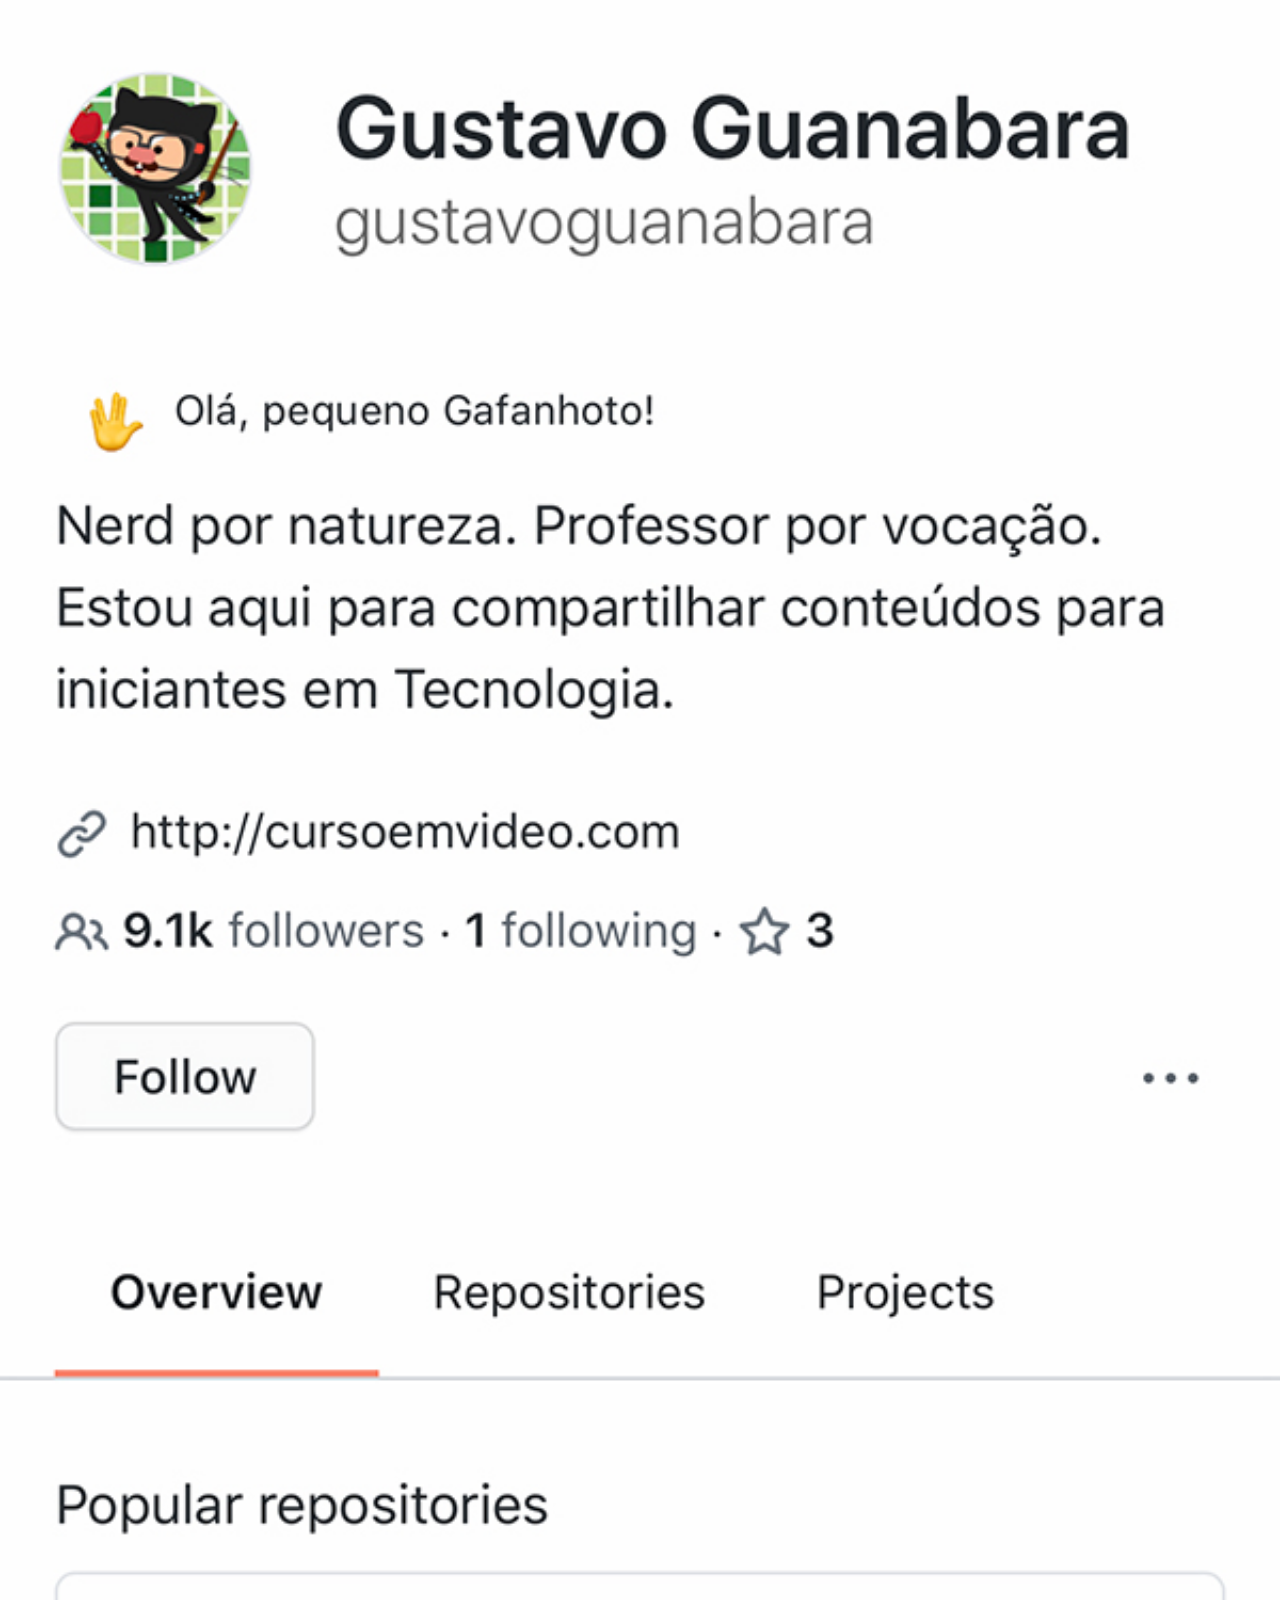
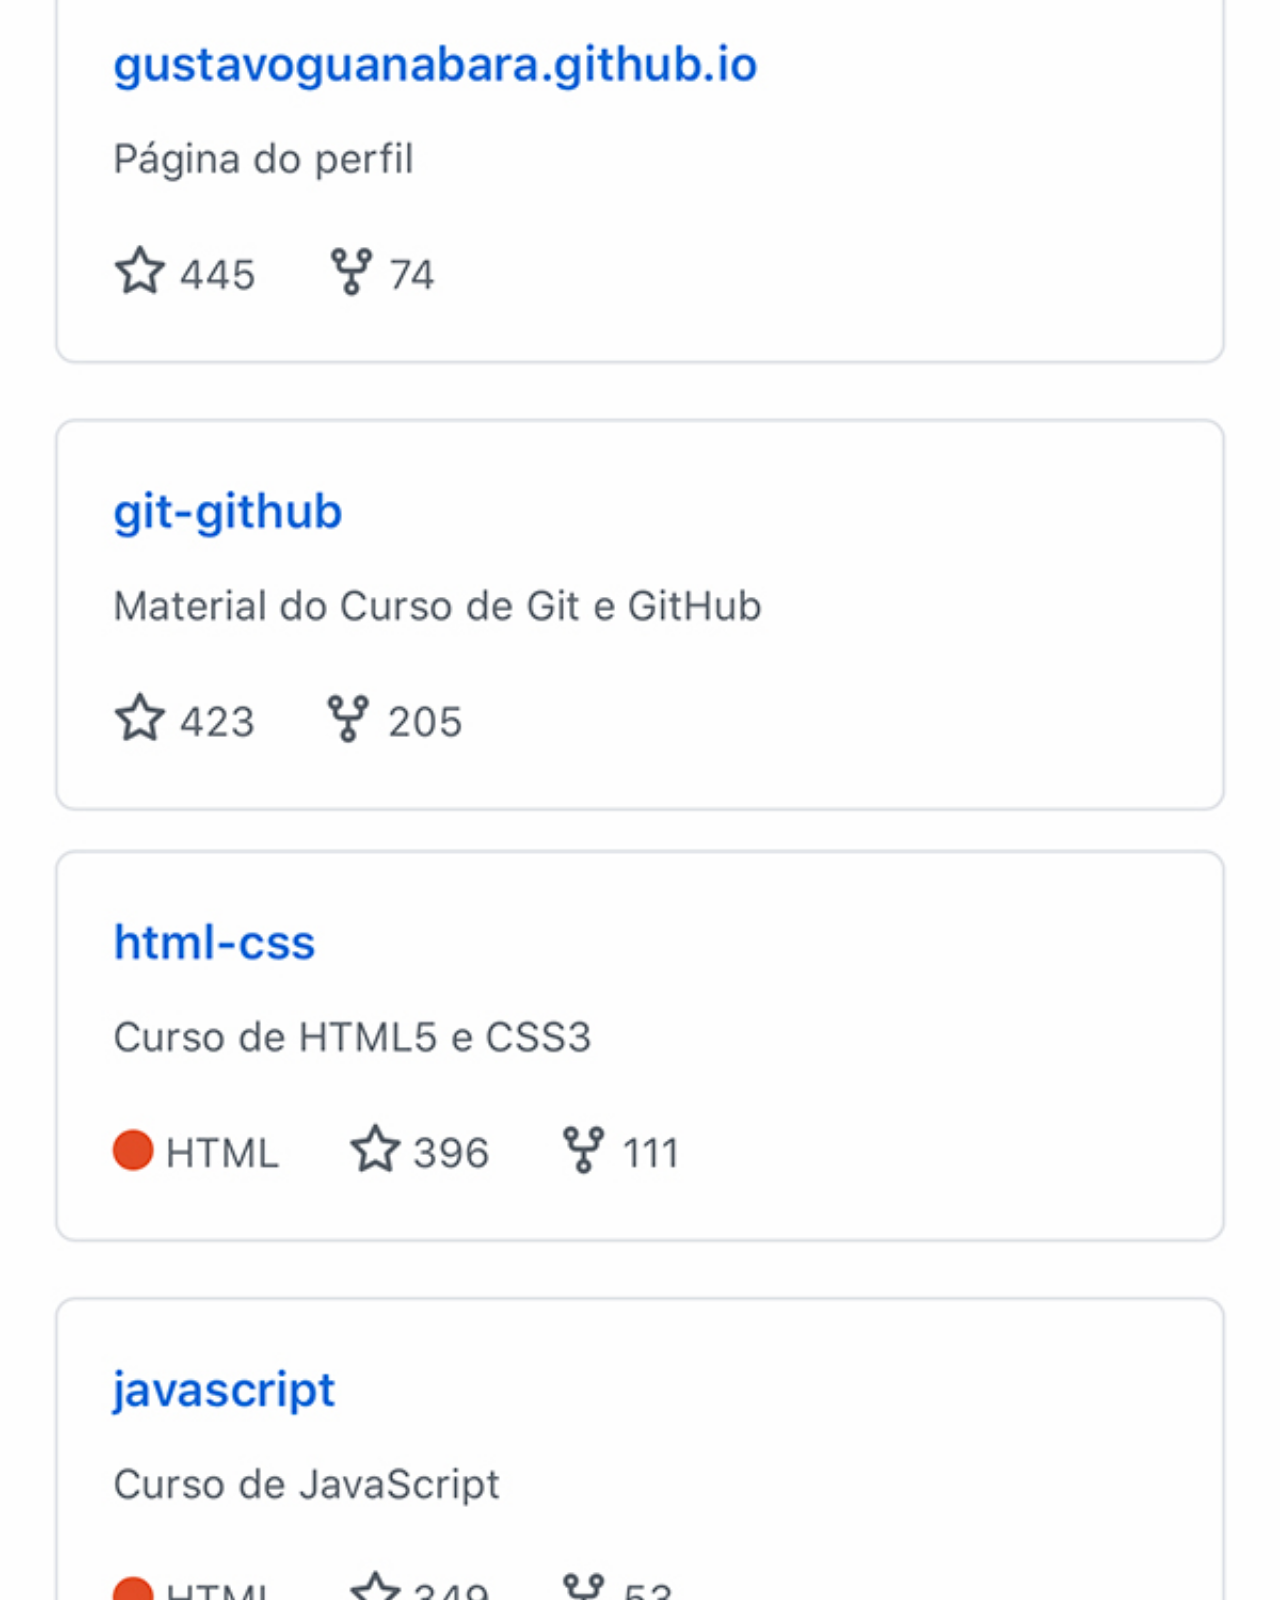
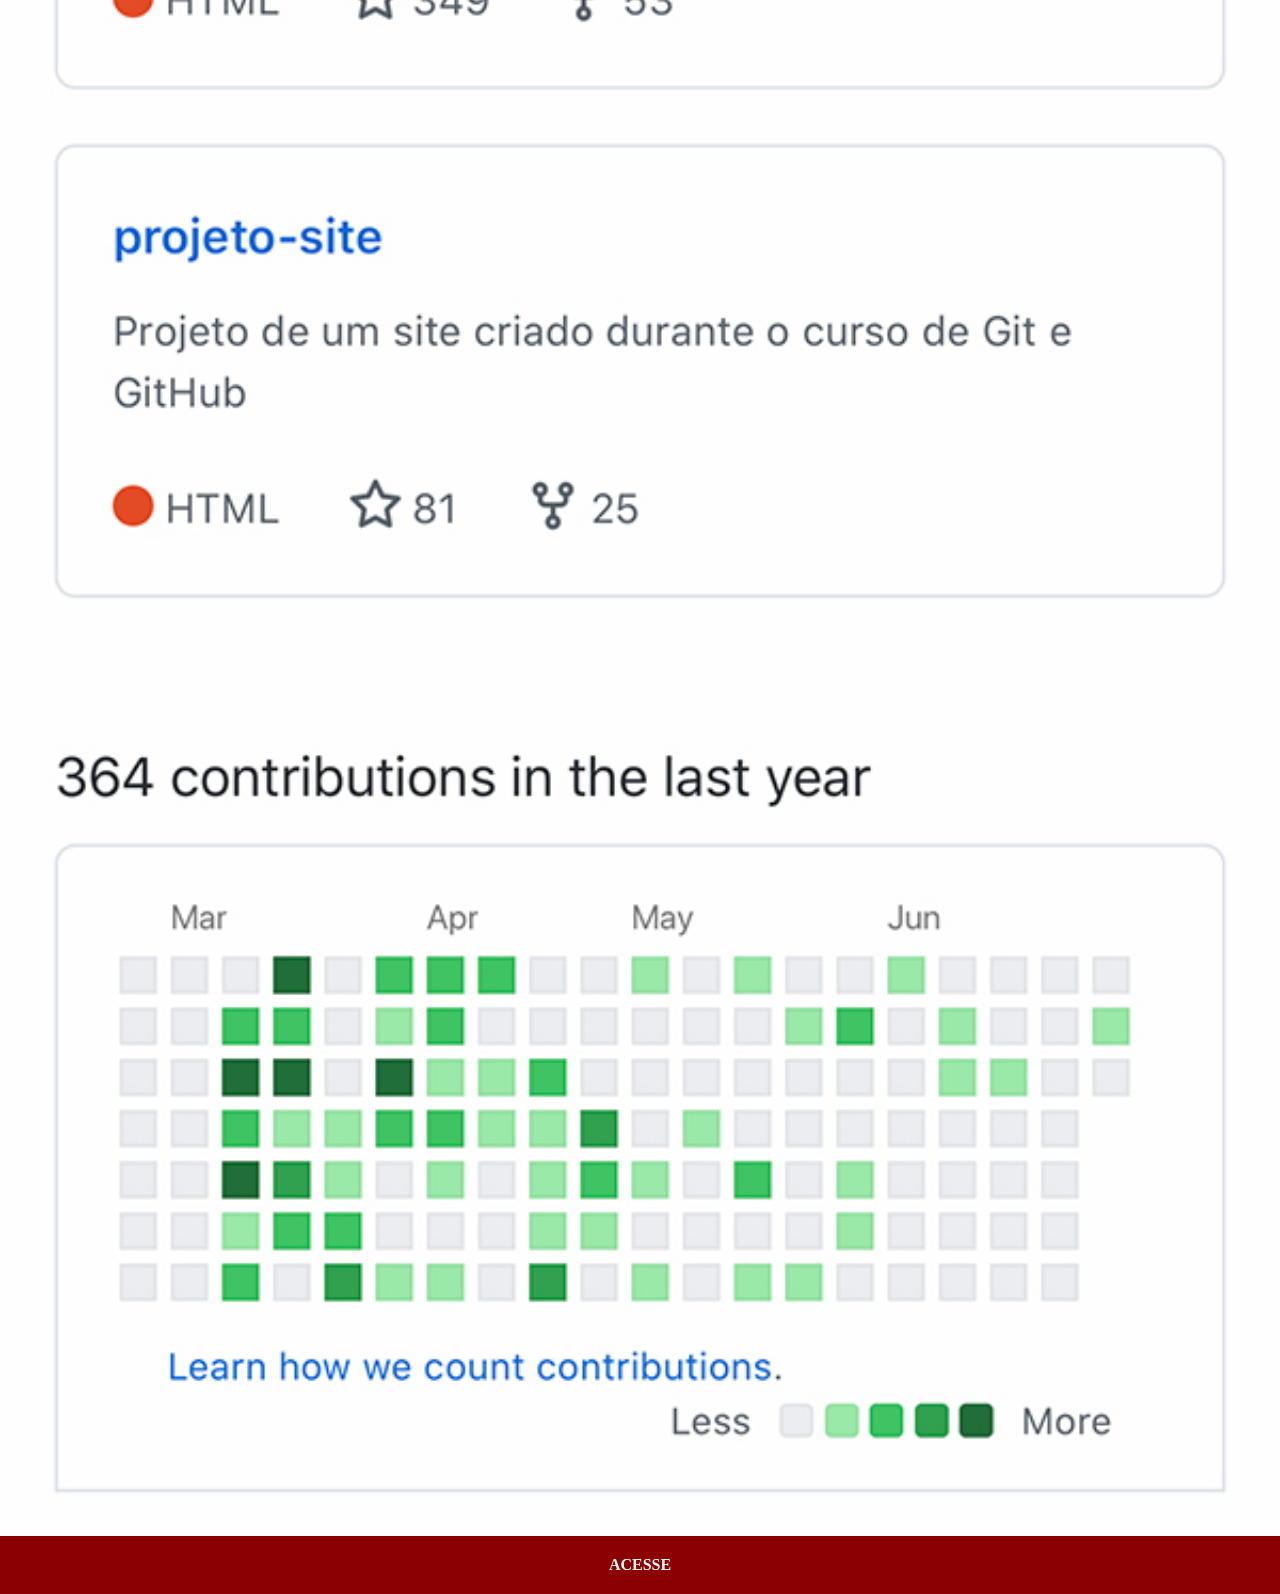
==== github.html @ 3a20d471 "Correções finais" ====
<!DOCTYPE html>
<html lang="pt-br">
<head>
    <meta charset="UTF-8">
    <meta name="viewport" content="width=device-width, initial-scale=1.0">
    <title>GitHub</title>
    <link rel="stylesheet" href="style/social.css">
</head>
<body>
    <img src="imagens/tela-github.jpg" alt="GitHub">
    <a href="https://gustavoguanabara.github.io/" target="_blank">ACESSE</a>
</body>
</html>
---- style/social.css ----
@charset "UTF-8";

* {
            margin: 0px;
            padding: 0px;
        }

        ::-webkit-scrollbar {
            width: 0px;
            height: 0px;
        }

        img {
            width: 100vw;
            
        }

        a {
            display: block;
            background-color: darkred;
            color: white;
            font-weight: bolder;
            text-align: center;
            text-decoration: none;
            padding: 20px;
        }
        a:hover {
            background-color: red;
        }
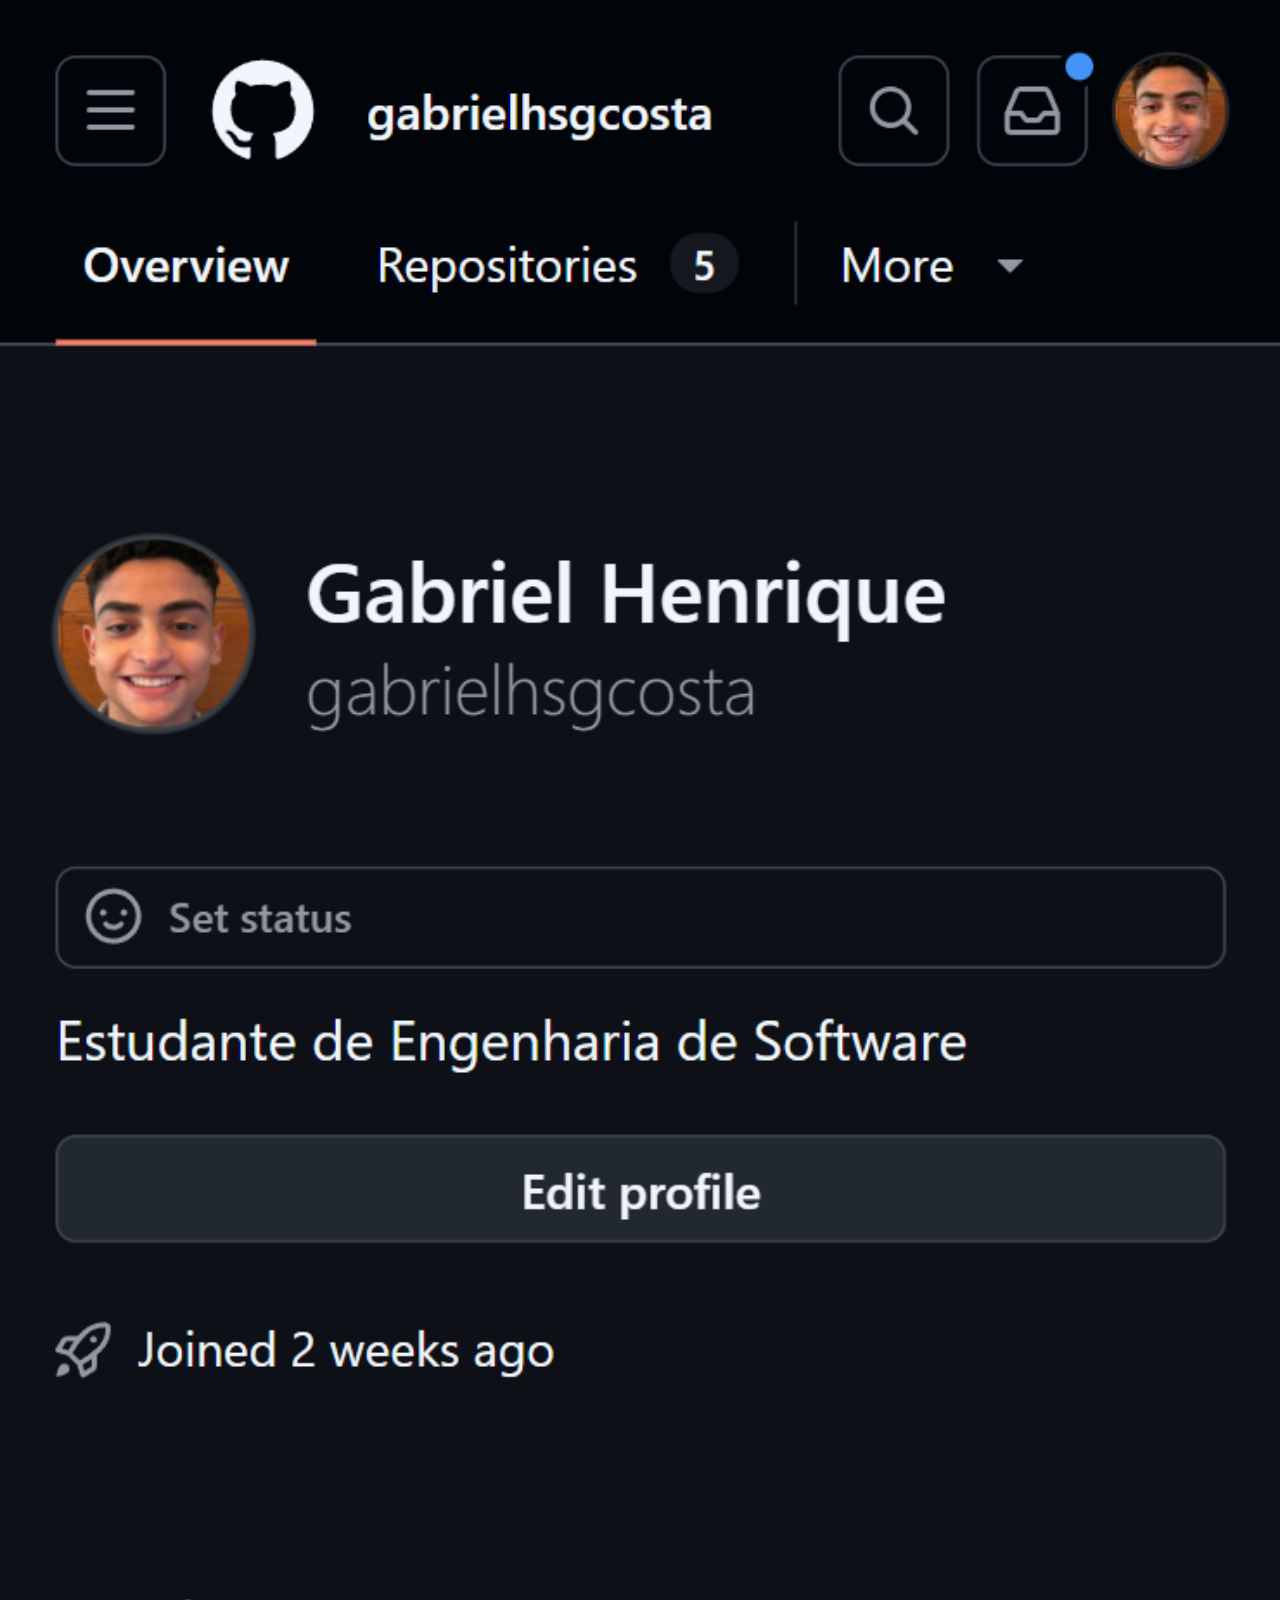
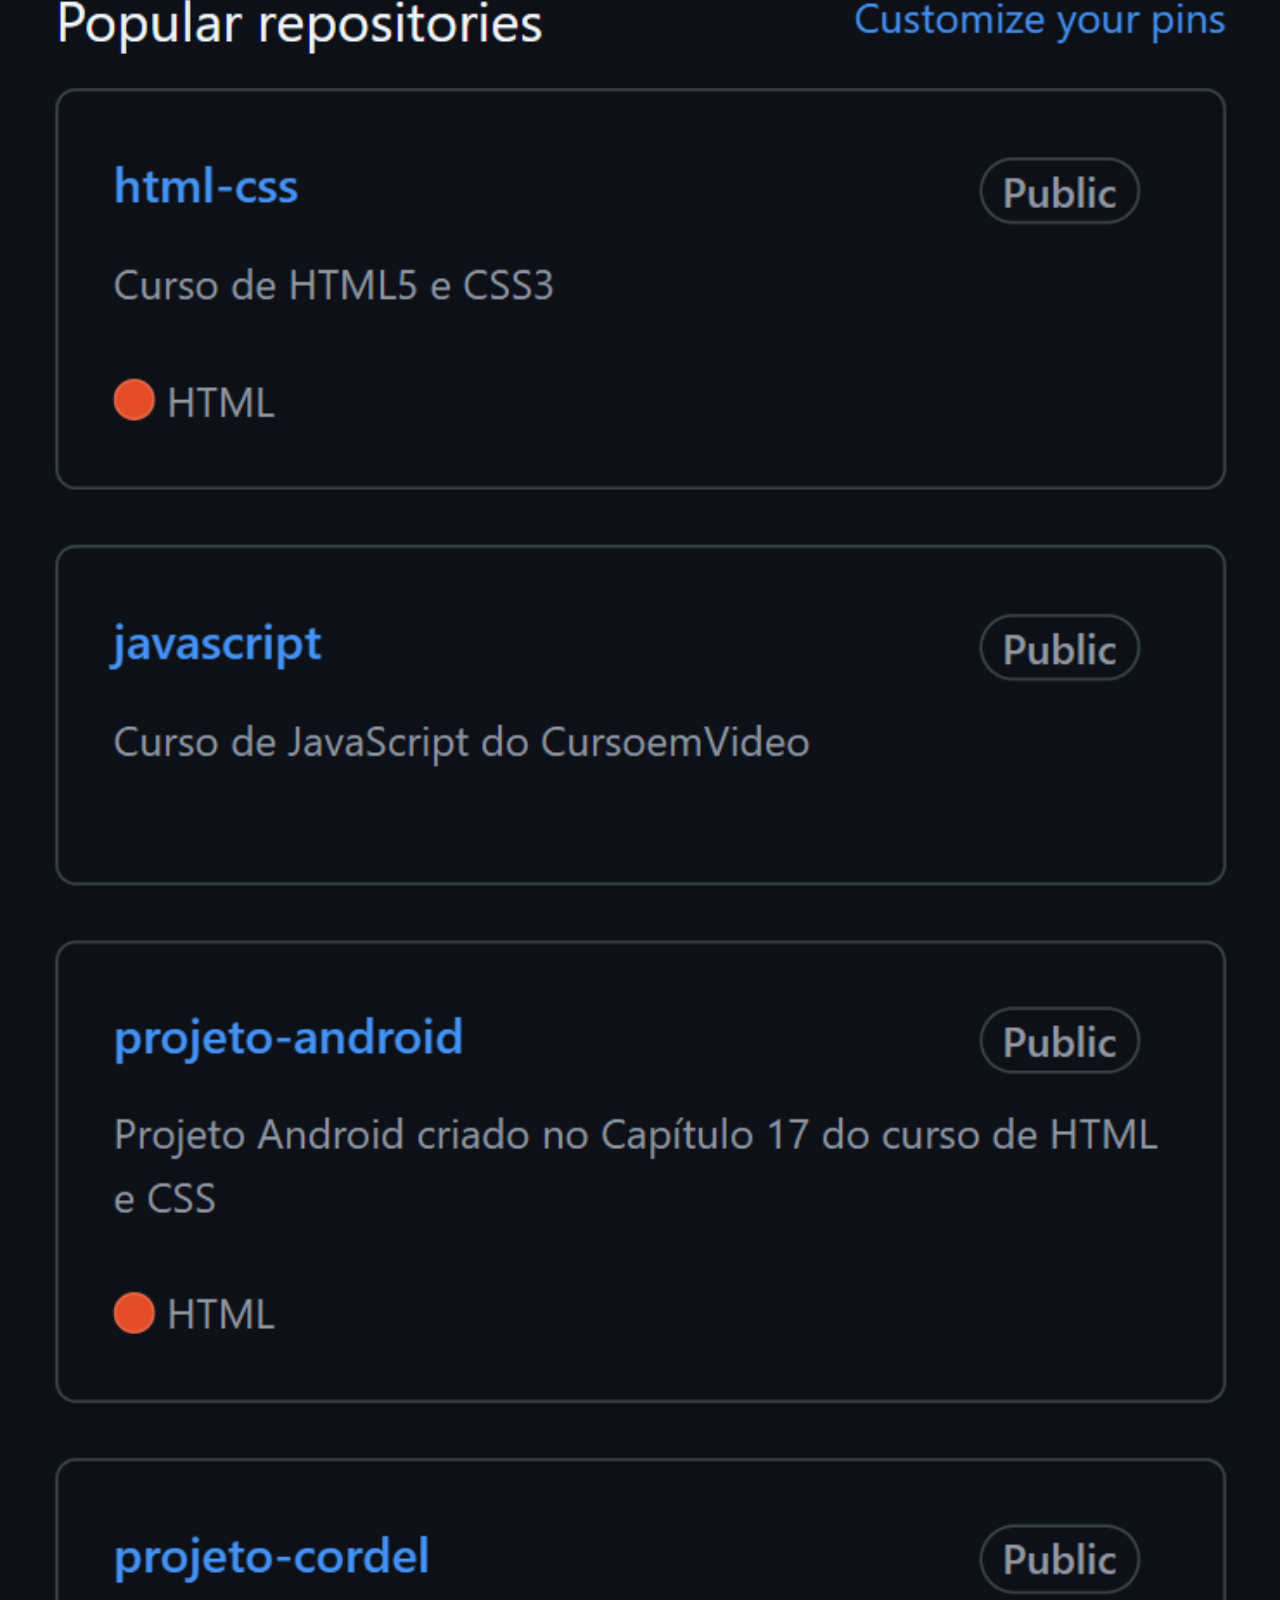
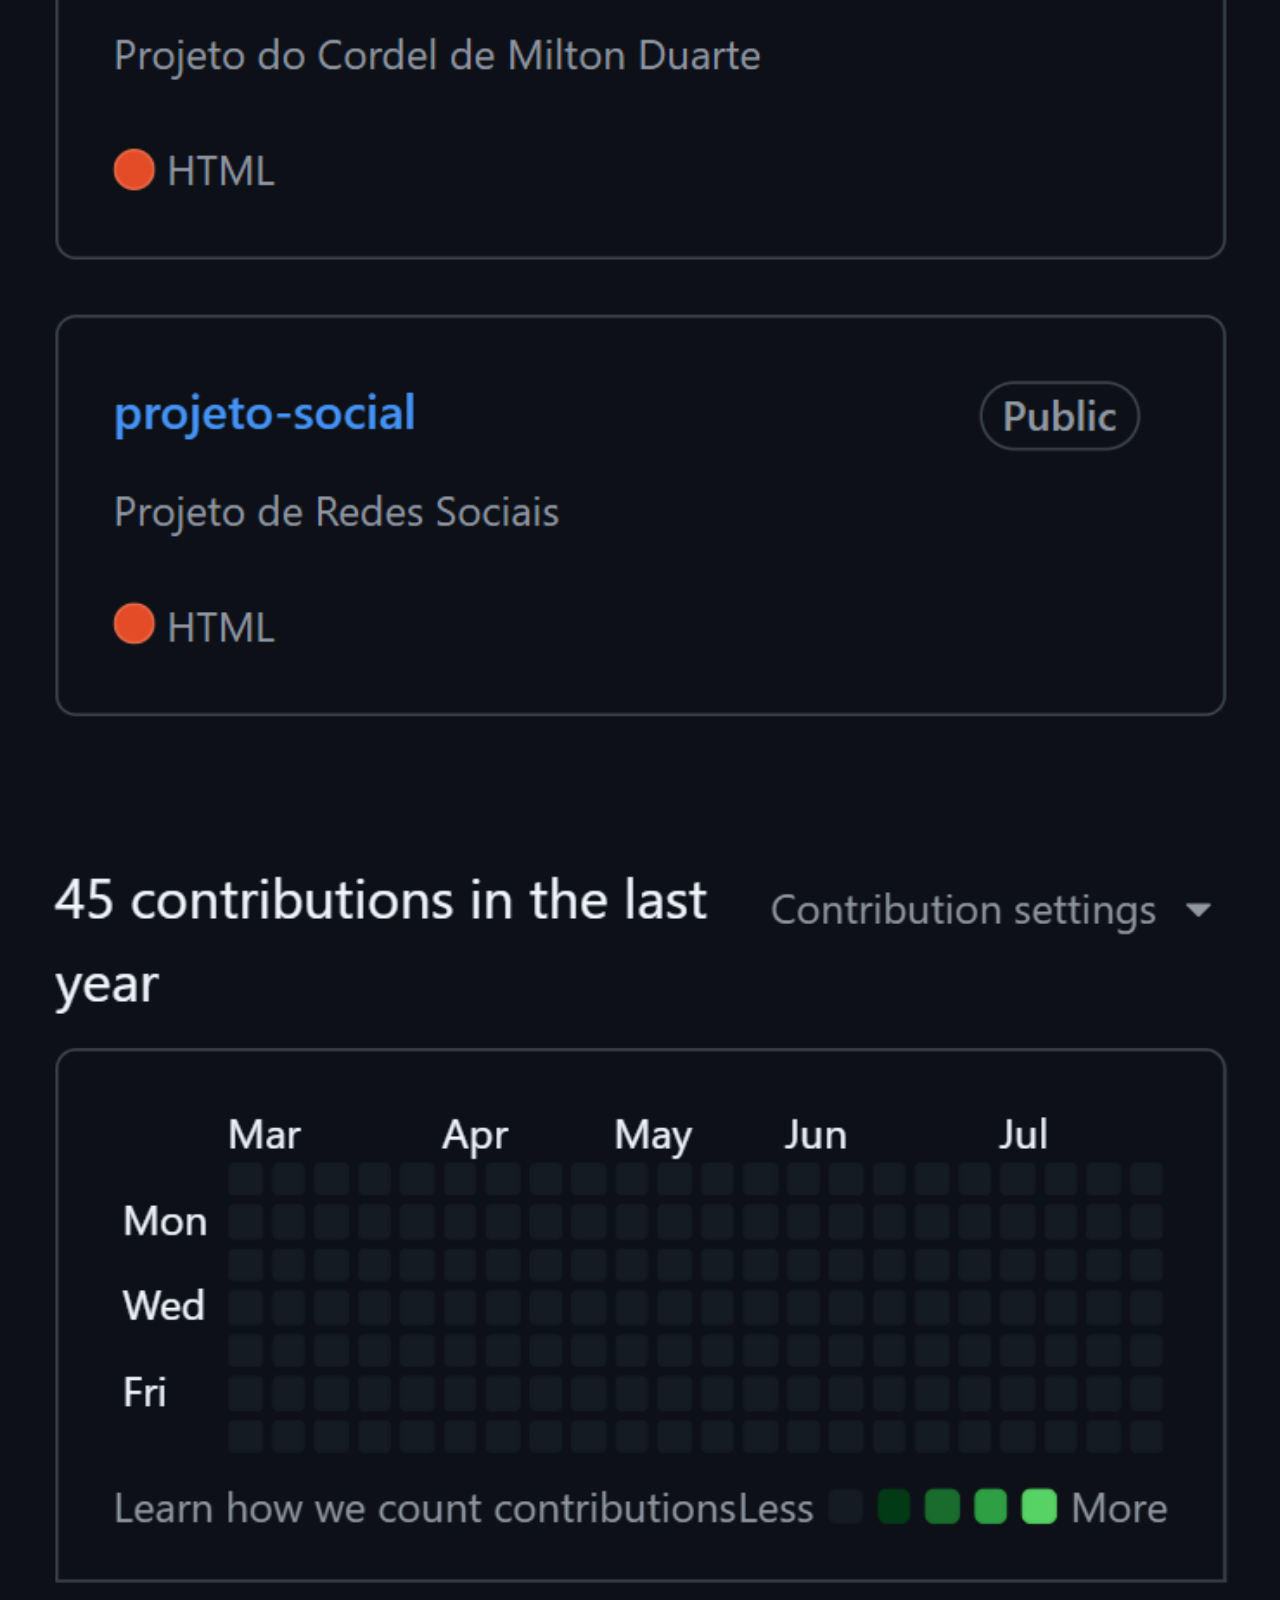
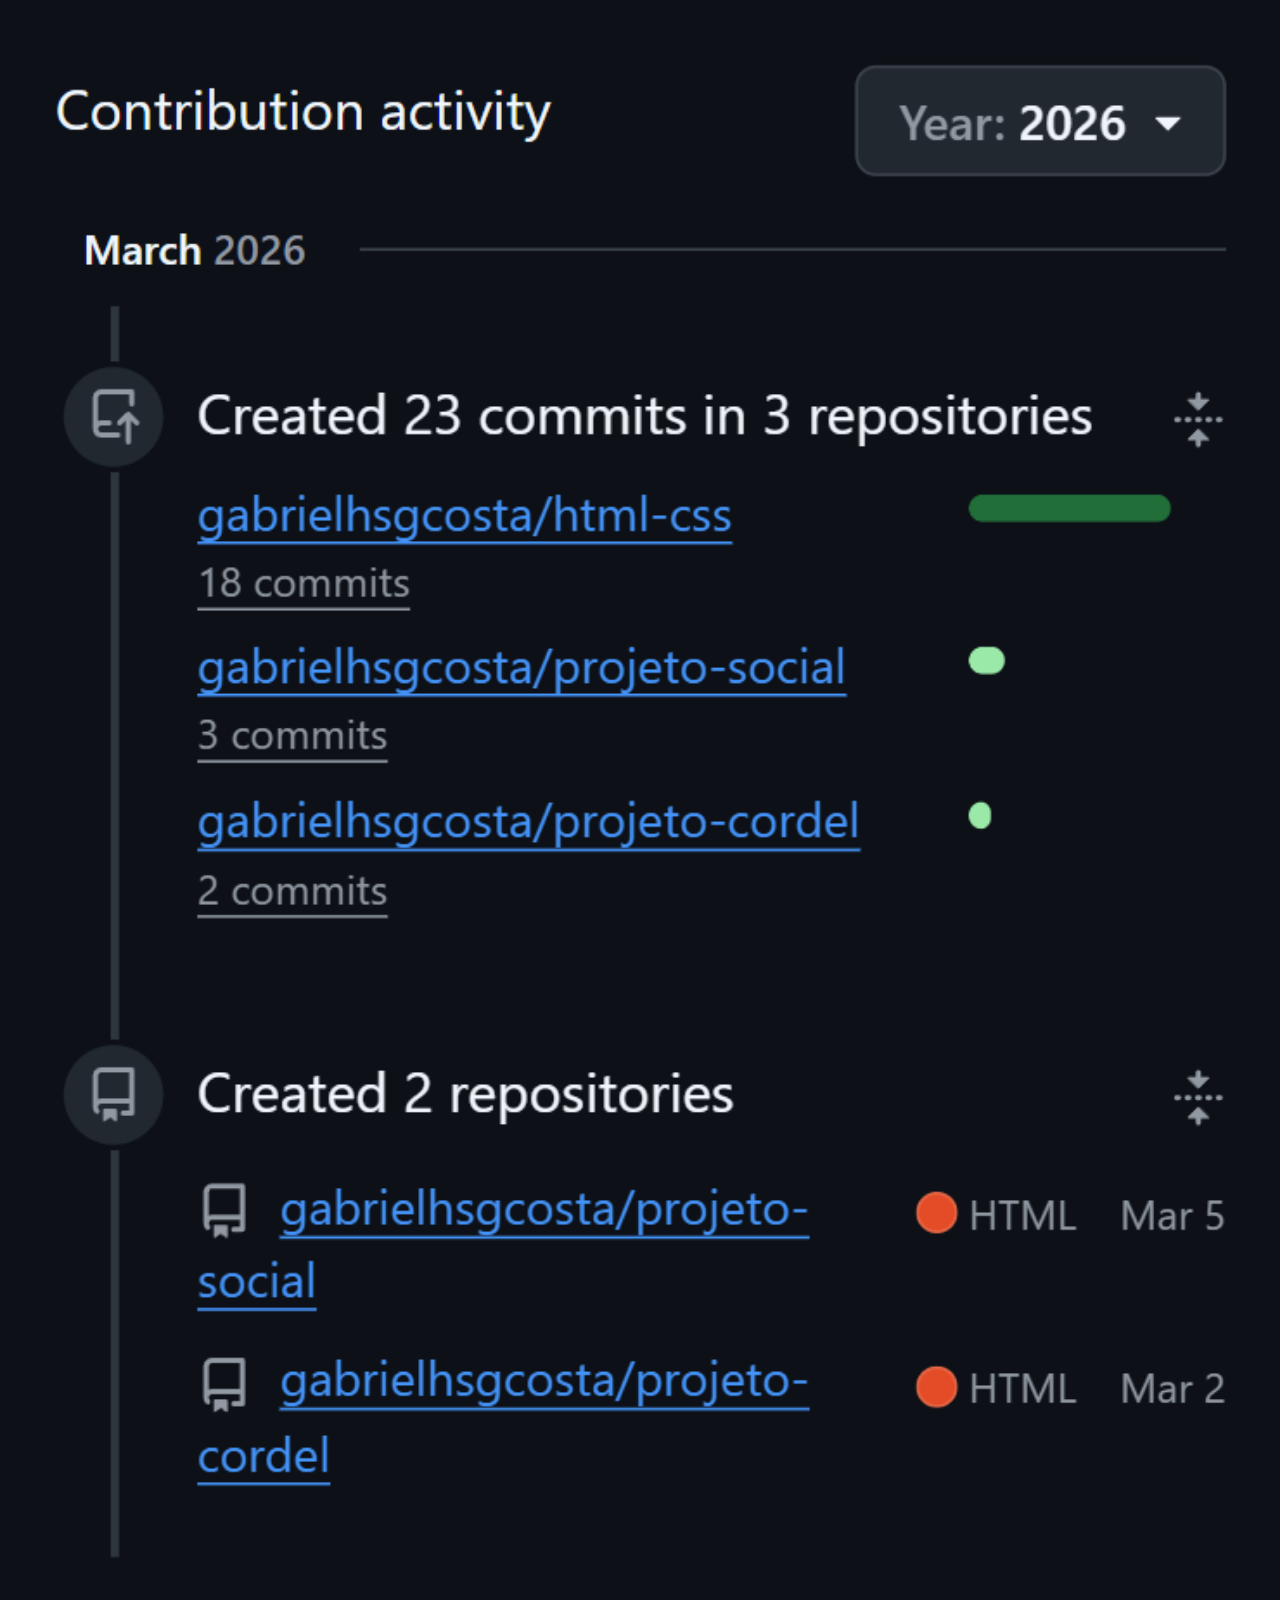
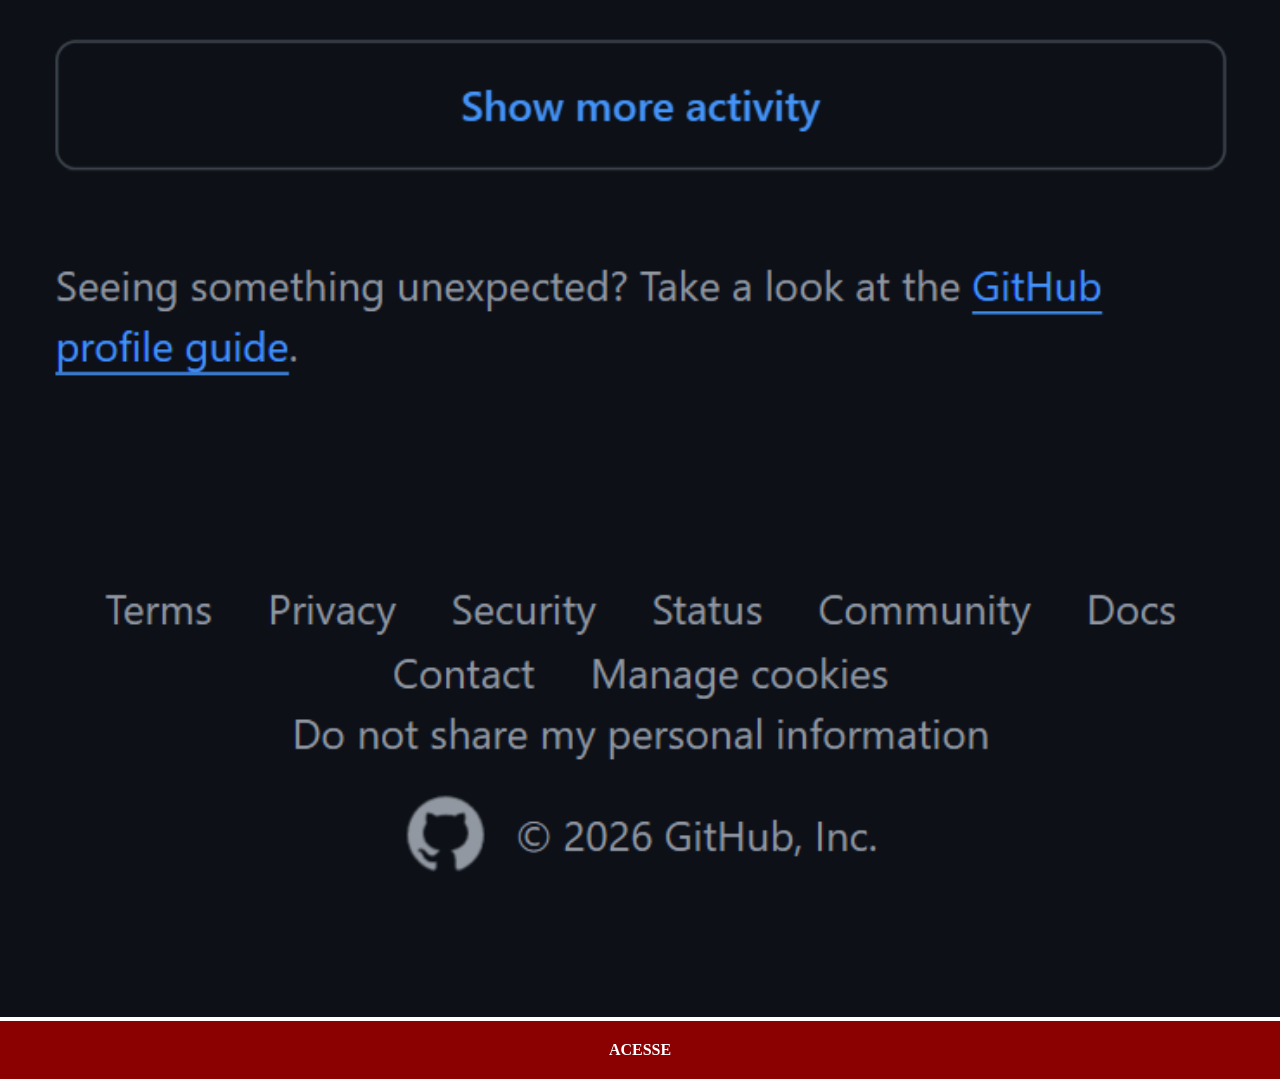
==== commit 7db865a4: "Update de imagens" ====
--- a/github.html
+++ b/github.html
@@ -7,7 +7,7 @@
     <link rel="stylesheet" href="style/social.css">
 </head>
 <body>
-    <img src="imagens/tela-github.jpg" alt="GitHub">
-    <a href="https://gustavoguanabara.github.io/" target="_blank">ACESSE</a>
+    <img src="imagens/perfilgithub.png" alt="GitHub">
+    <a href="https://github.com/gabrielhsgcosta" target="_blank">ACESSE</a>
 </body>
 </html>
